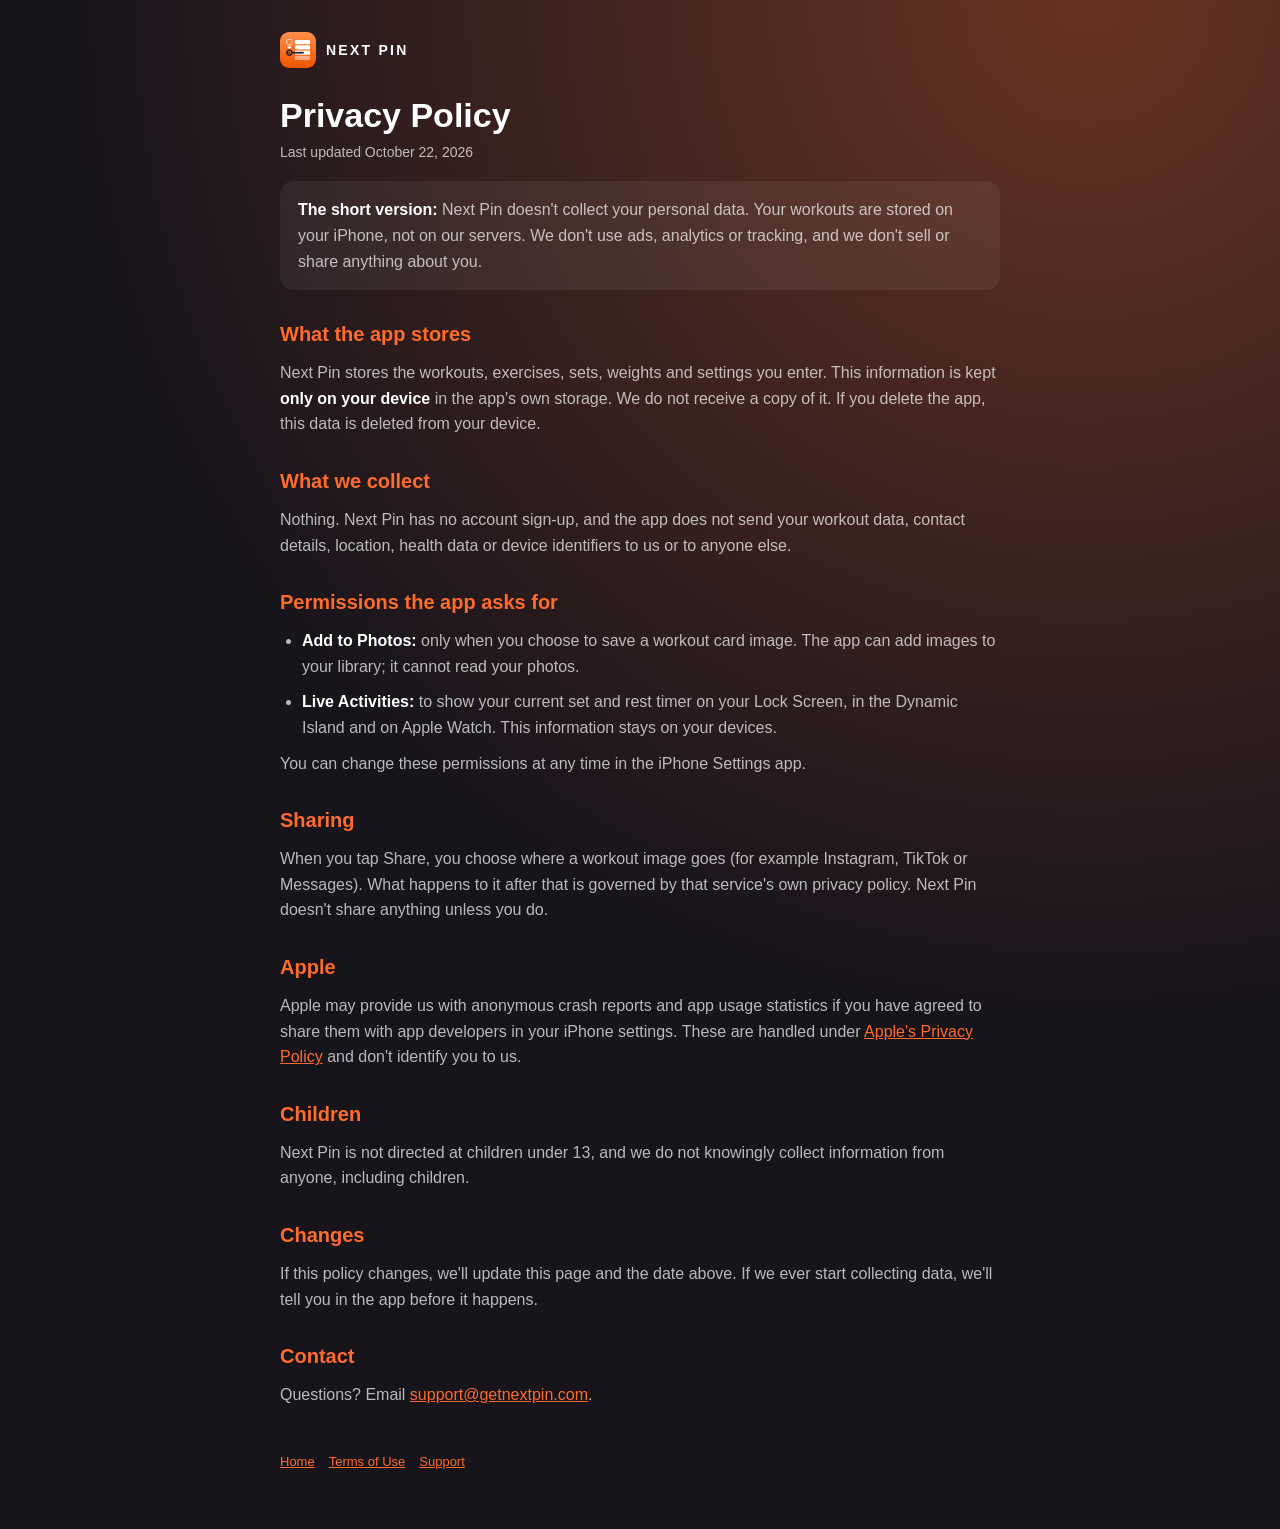
==== privacy.html @ 161496a3 "Add files via upload" ====
<!doctype html>
<html lang="en">
<head>
  <meta charset="utf-8">
  <meta name="viewport" content="width=device-width, initial-scale=1">
  <title>Privacy Policy · Next Pin</title>
  <link rel="icon" href="icon.png">
  <link rel="stylesheet" href="legal.css">
</head>
<body>
<main>
  <a class="top" href="/"><img src="icon.png" alt=""><span>NEXT PIN</span></a>
  <h1>Privacy Policy</h1>
  <p class="updated">Last updated October 22, 2026</p>

  <div class="card">
    <p><strong>The short version:</strong> Next Pin doesn't collect your personal data. Your workouts are stored on your iPhone, not on our servers. We don't use ads, analytics or tracking, and we don't sell or share anything about you.</p>
  </div>

  <h2>What the app stores</h2>
  <p>Next Pin stores the workouts, exercises, sets, weights and settings you enter. This information is kept <strong>only on your device</strong> in the app's own storage. We do not receive a copy of it. If you delete the app, this data is deleted from your device.</p>

  <h2>What we collect</h2>
  <p>Nothing. Next Pin has no account sign-up, and the app does not send your workout data, contact details, location, health data or device identifiers to us or to anyone else.</p>

  <h2>Permissions the app asks for</h2>
  <ul>
    <li><strong>Add to Photos:</strong> only when you choose to save a workout card image. The app can add images to your library; it cannot read your photos.</li>
    <li><strong>Live Activities:</strong> to show your current set and rest timer on your Lock Screen, in the Dynamic Island and on Apple Watch. This information stays on your devices.</li>
  </ul>
  <p>You can change these permissions at any time in the iPhone Settings app.</p>

  <h2>Sharing</h2>
  <p>When you tap Share, you choose where a workout image goes (for example Instagram, TikTok or Messages). What happens to it after that is governed by that service's own privacy policy. Next Pin doesn't share anything unless you do.</p>

  <h2>Apple</h2>
  <p>Apple may provide us with anonymous crash reports and app usage statistics if you have agreed to share them with app developers in your iPhone settings. These are handled under <a href="https://www.apple.com/legal/privacy/">Apple's Privacy Policy</a> and don't identify you to us.</p>

  <h2>Children</h2>
  <p>Next Pin is not directed at children under 13, and we do not knowingly collect information from anyone, including children.</p>

  <h2>Changes</h2>
  <p>If this policy changes, we'll update this page and the date above. If we ever start collecting data, we'll tell you in the app before it happens.</p>

  <h2>Contact</h2>
  <p>Questions? Email <a href="mailto:support@getnextpin.com">support@getnextpin.com</a>.</p>

  <footer><a href="/">Home</a><a href="/terms">Terms of Use</a><a href="/support">Support</a></footer>
</main>
</body>
</html>
---- legal.css ----
:root {
  --orange: #FF6B2B;
  --ink: #17141C;
  --text: #FFFFFF;
  --muted: rgba(255, 255, 255, 0.7);
  --card: rgba(255, 255, 255, 0.06);
}
* { box-sizing: border-box; margin: 0; }
body {
  min-height: 100vh;
  background: radial-gradient(circle at 85% 0%, rgba(255, 107, 43, 0.35), transparent 55%), var(--ink);
  color: var(--text);
  font-family: -apple-system, BlinkMacSystemFont, "Segoe UI", Roboto, sans-serif;
  line-height: 1.6;
  padding: 32px 16px 56px;
}
main { max-width: 720px; margin: 0 auto; }
.top { display: flex; align-items: center; gap: 10px; text-decoration: none; color: var(--text); }
.top img { width: 36px; height: 36px; border-radius: 9px; }
.top span { font-weight: 900; letter-spacing: 0.16em; font-size: 14px; }
h1 { margin-top: 28px; font-size: 34px; line-height: 1.15; }
.updated { color: var(--muted); font-size: 14px; margin-top: 6px; }
h2 { margin-top: 28px; font-size: 20px; color: var(--orange); }
p, li { margin-top: 10px; color: var(--muted); font-size: 16px; }
ul { padding-left: 22px; }
strong { color: var(--text); }
a { color: var(--orange); }
.card { background: var(--card); border-radius: 14px; padding: 16px 18px; margin-top: 18px; }
.card p:first-child { margin-top: 0; }
footer { margin-top: 44px; color: var(--muted); font-size: 13px; }
footer a { margin-right: 14px; }
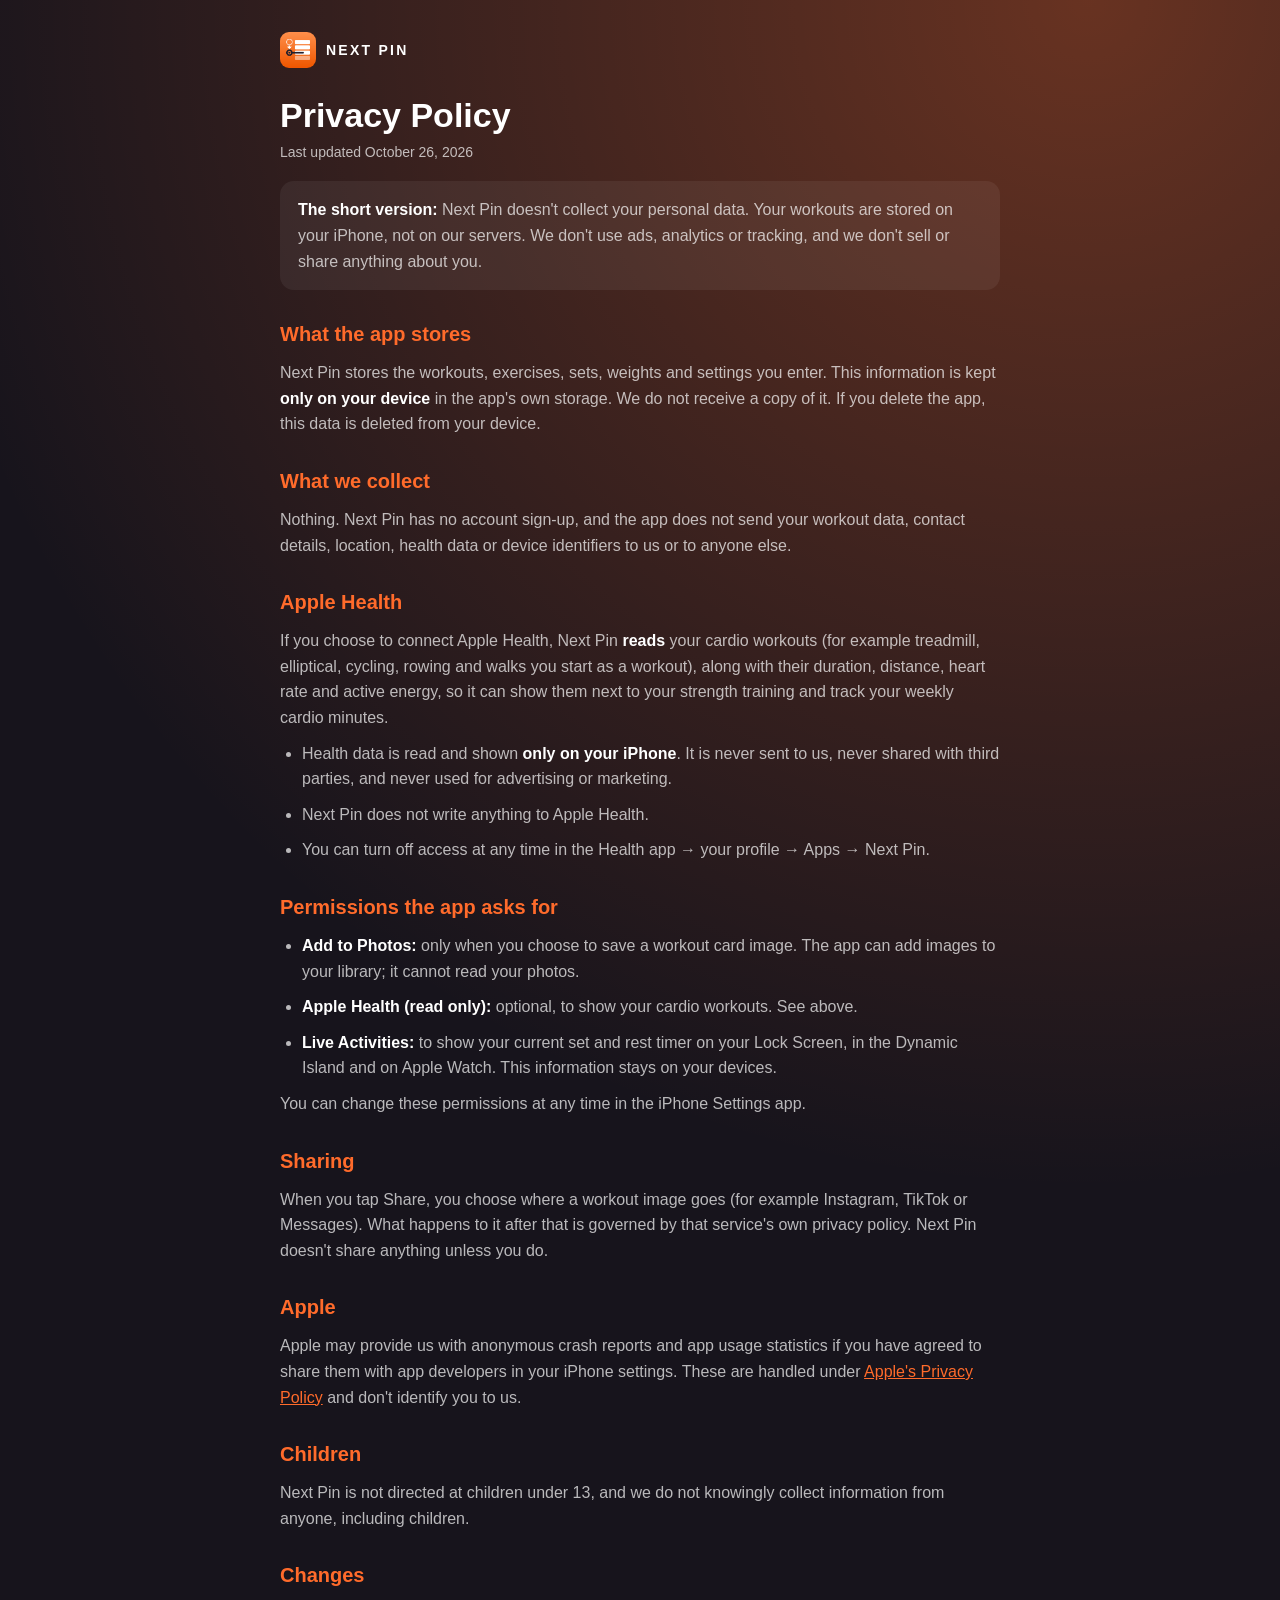
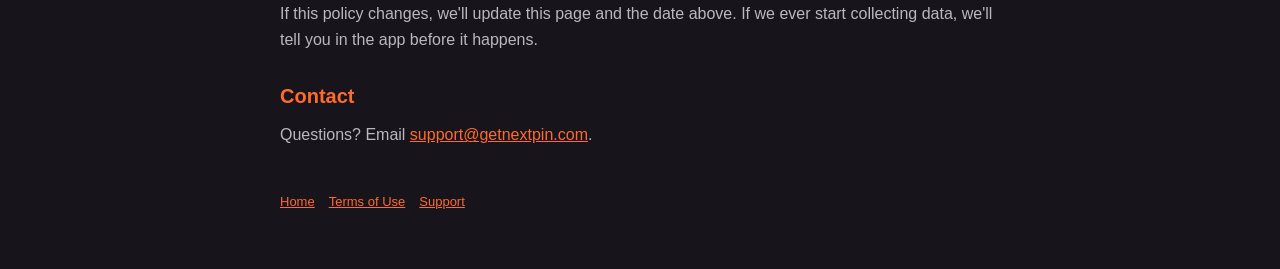
==== commit 0b65acdf: "Add files via upload" ====
--- a/privacy.html
+++ b/privacy.html
@@ -11,7 +11,7 @@
 <main>
   <a class="top" href="/"><img src="icon.png" alt=""><span>NEXT PIN</span></a>
   <h1>Privacy Policy</h1>
-  <p class="updated">Last updated October 22, 2026</p>
+  <p class="updated">Last updated October 26, 2026</p>
 
   <div class="card">
     <p><strong>The short version:</strong> Next Pin doesn't collect your personal data. Your workouts are stored on your iPhone, not on our servers. We don't use ads, analytics or tracking, and we don't sell or share anything about you.</p>
@@ -23,9 +23,18 @@
   <h2>What we collect</h2>
   <p>Nothing. Next Pin has no account sign-up, and the app does not send your workout data, contact details, location, health data or device identifiers to us or to anyone else.</p>
 
+  <h2>Apple Health</h2>
+  <p>If you choose to connect Apple Health, Next Pin <strong>reads</strong> your cardio workouts (for example treadmill, elliptical, cycling, rowing and walks you start as a workout), along with their duration, distance, heart rate and active energy, so it can show them next to your strength training and track your weekly cardio minutes.</p>
+  <ul>
+    <li>Health data is read and shown <strong>only on your iPhone</strong>. It is never sent to us, never shared with third parties, and never used for advertising or marketing.</li>
+    <li>Next Pin does not write anything to Apple Health.</li>
+    <li>You can turn off access at any time in the Health app → your profile → Apps → Next Pin.</li>
+  </ul>
+
   <h2>Permissions the app asks for</h2>
   <ul>
     <li><strong>Add to Photos:</strong> only when you choose to save a workout card image. The app can add images to your library; it cannot read your photos.</li>
+    <li><strong>Apple Health (read only):</strong> optional, to show your cardio workouts. See above.</li>
     <li><strong>Live Activities:</strong> to show your current set and rest timer on your Lock Screen, in the Dynamic Island and on Apple Watch. This information stays on your devices.</li>
   </ul>
   <p>You can change these permissions at any time in the iPhone Settings app.</p>
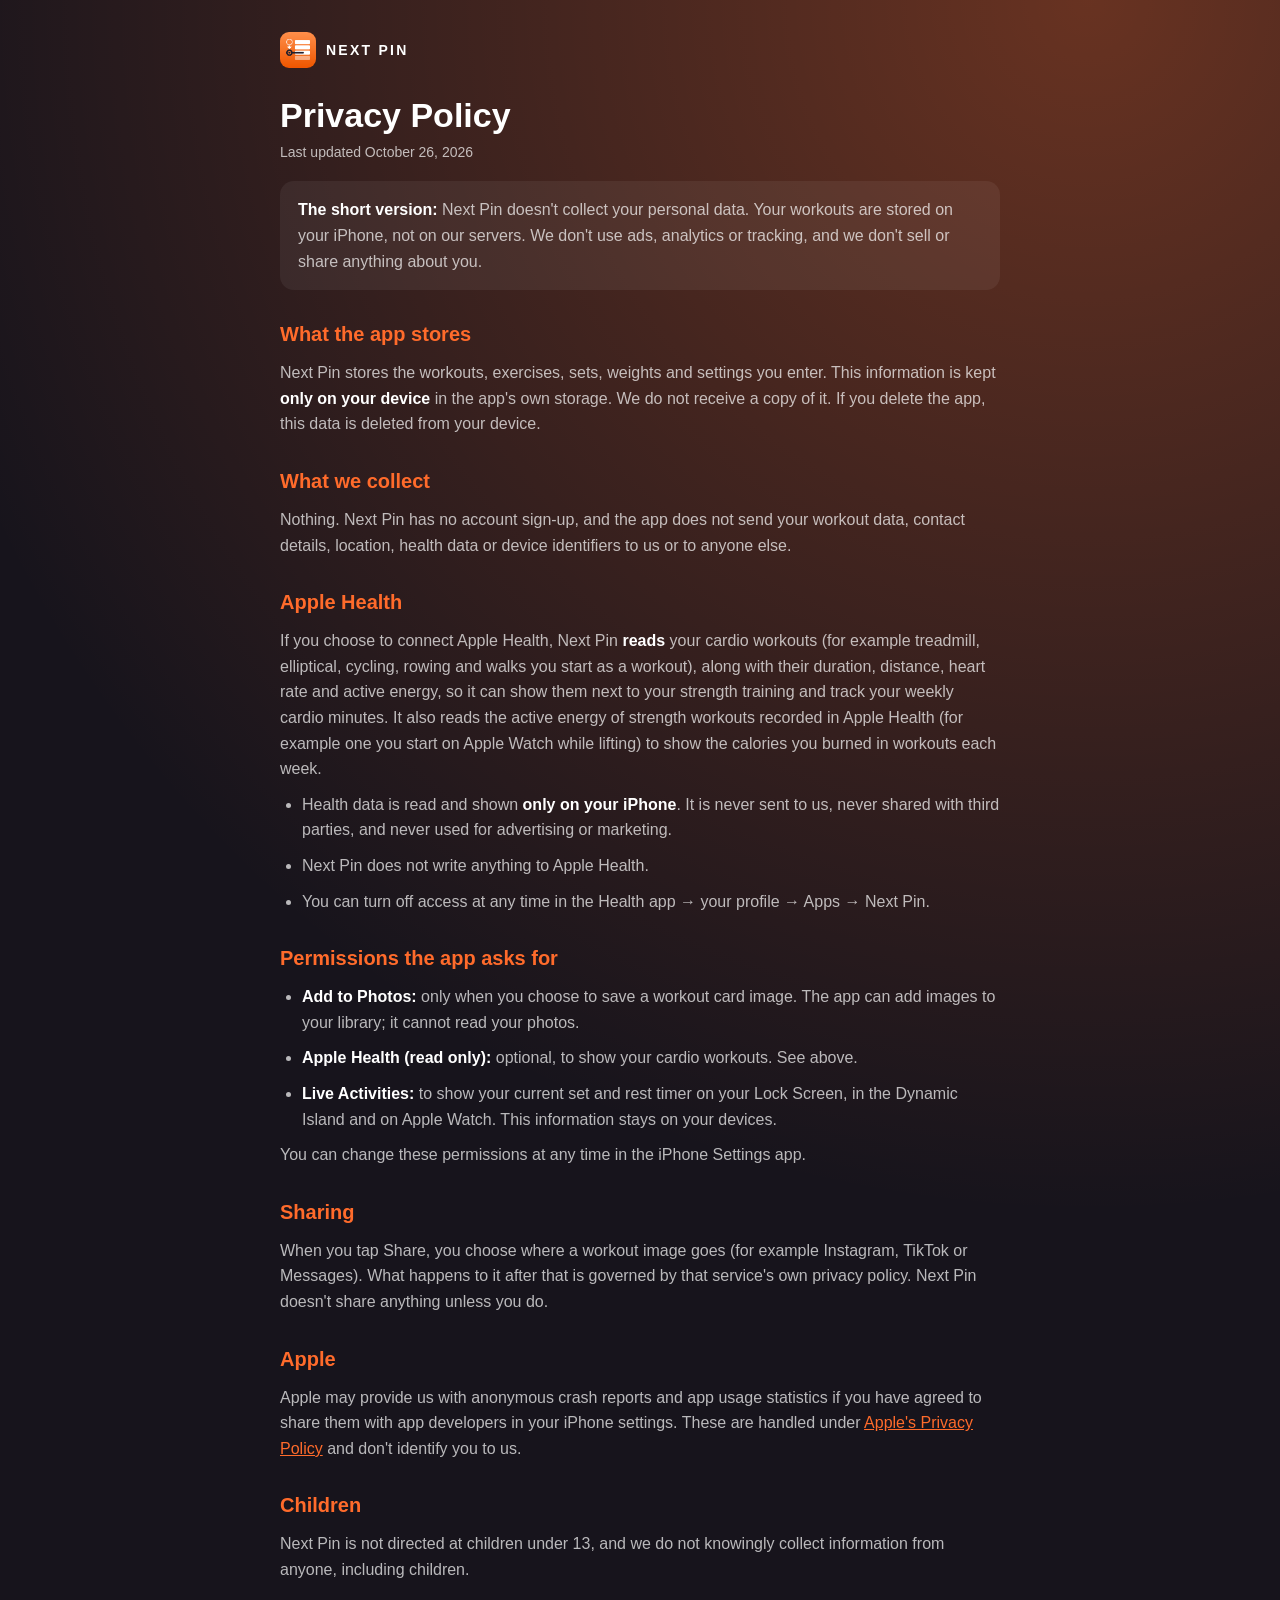
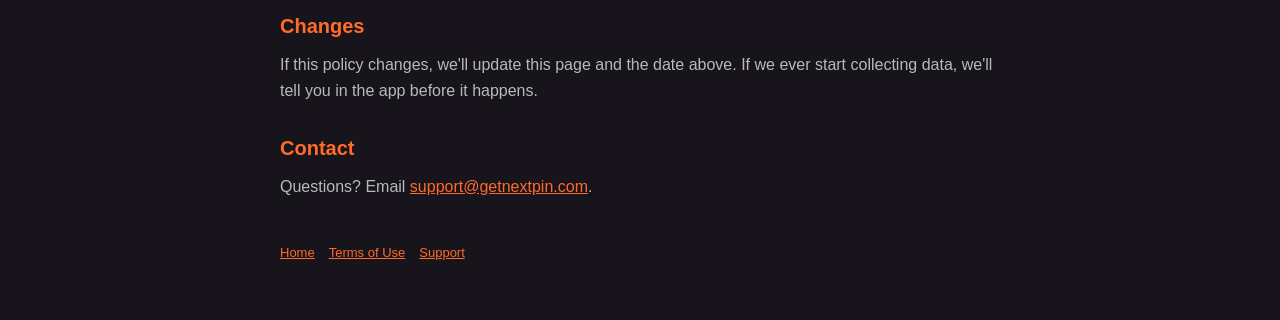
==== commit 81db2571: "Add files via upload" ====
--- a/privacy.html
+++ b/privacy.html
@@ -24,7 +24,7 @@
   <p>Nothing. Next Pin has no account sign-up, and the app does not send your workout data, contact details, location, health data or device identifiers to us or to anyone else.</p>
 
   <h2>Apple Health</h2>
-  <p>If you choose to connect Apple Health, Next Pin <strong>reads</strong> your cardio workouts (for example treadmill, elliptical, cycling, rowing and walks you start as a workout), along with their duration, distance, heart rate and active energy, so it can show them next to your strength training and track your weekly cardio minutes.</p>
+  <p>If you choose to connect Apple Health, Next Pin <strong>reads</strong> your cardio workouts (for example treadmill, elliptical, cycling, rowing and walks you start as a workout), along with their duration, distance, heart rate and active energy, so it can show them next to your strength training and track your weekly cardio minutes. It also reads the active energy of strength workouts recorded in Apple Health (for example one you start on Apple Watch while lifting) to show the calories you burned in workouts each week.</p>
   <ul>
     <li>Health data is read and shown <strong>only on your iPhone</strong>. It is never sent to us, never shared with third parties, and never used for advertising or marketing.</li>
     <li>Next Pin does not write anything to Apple Health.</li>
